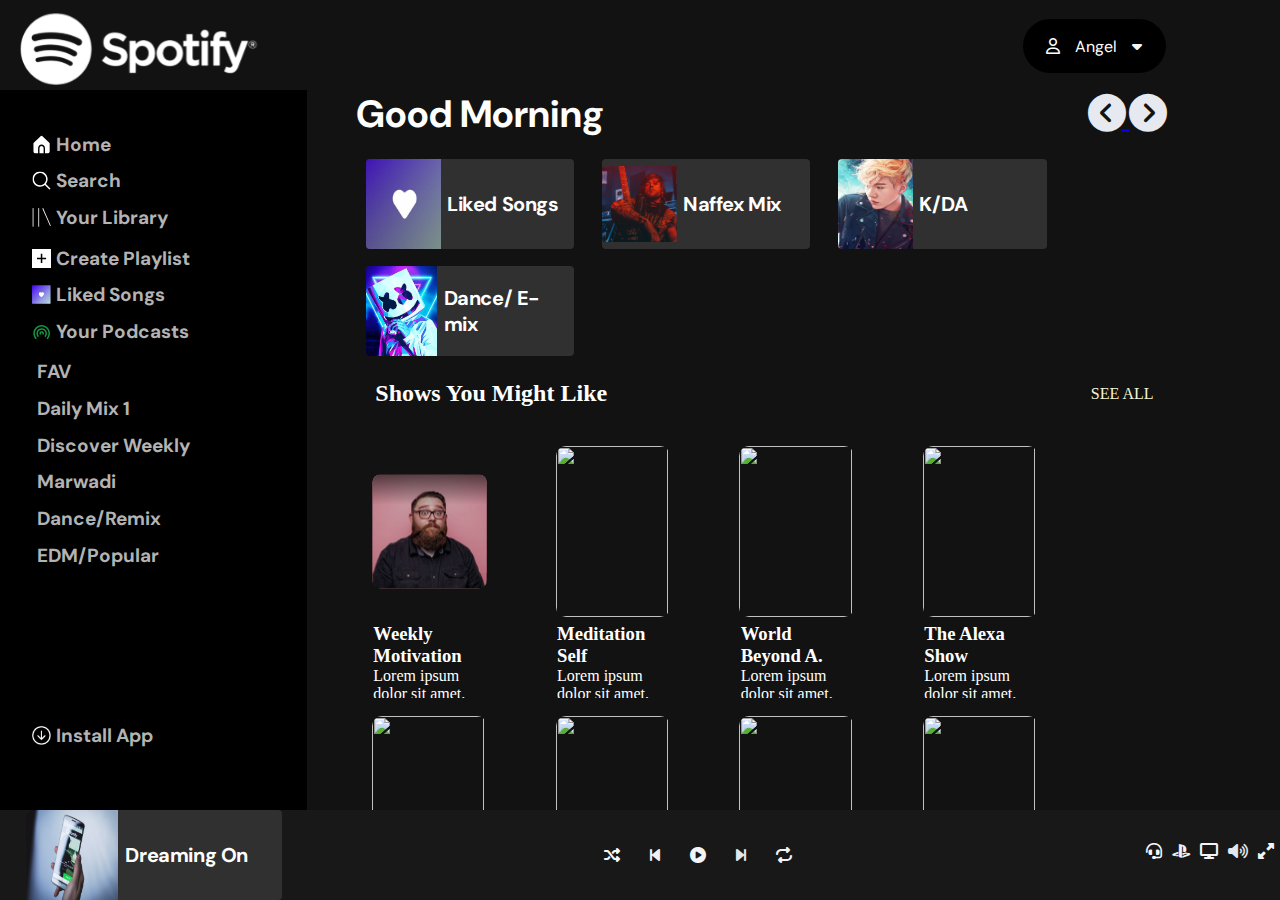
==== index.html @ fa47fec7 "raw" ====
<!DOCTYPE html>
<html lang="en">
<head>
    <meta charset="UTF-8">
    <meta name="viewport" content="width=device-width, initial-scale=1.0">
    <title>Document</title>
    <link rel="stylesheet" href="style.css">


     <link rel="stylesheet" href="https://cdnjs.cloudflare.com/ajax/libs/font-awesome/6.4.0/css/all.min.css">
    <link rel="preconnect" href="https://fonts.googleapis.com">
    <link rel="preconnect" href="https://fonts.gstatic.com" crossorigin>
    <link href="https://fonts.googleapis.com/css2?family=DM+Sans:opsz@9..40&display=swap" rel="stylesheet">

</head>
<body>

     <header>
        
        <div class="logo">
            <img style="width: 80%; height: 8vh; " src="/assets/Spotify-logo.svg" alt="">
        </div>


        <div class="profile" >

            <div class="mobile">
                <i class="fa-solid fa-bars fa-fade" style="color: #f5f7fa; width: 20px; padding-top: 15px; " ></i>
            </div>
        
            <div class="user">

                <i class="fa-regular fa-user"></i>
                <div style="font-family: DM Sans;">Angel</div>
                <i class="fa-solid fa-caret-down" style="color: #f7f7f7;"></i>
                
            </div>

        </div>
        
    </header> 

 <div class="container">
    
    <div class="sidebar" >
    
        <div class="navigation">
            <ul>
                <li>
                    <a href="#">
                        <img src="/assets/Home.svg" alt="">
                        <span>Home</span>
                    </a>
                </li>
        
                <li>
                    <a href="#">
                        <img src="/assets/search.svg" alt="">
                        <span>Search</span>
                    </a>
                </li>
        
                <li>
                    <a href="#">
                        <img src="/assets/library.svg" alt="">
                        <span>Your Library</span>
                    </a>
                </li>
            </ul>
        </div>
        
        <div class="navigation">
            <ul>
                <li>
                    <a href="#">
                        <img style="background-color: white;" src="/assets/Create-playlist.svg" alt="">
                        <span>Create Playlist</span>
                    </a>
                </li>
        
                <li>
                    <a href="#">
                        <img src="/assets/Liked-song.svg" alt="">
                        <span>Liked Songs</span>
                    </a>
                </li>
        
                <li>
                    <a href="#">
                        <img src="/assets/podcast.svg" alt="">
                        <span>Your Podcasts</span>
                    </a>
                </li>
            </ul>
        </div>
        
        
        <div class="navigation">
            <ul>
                <li>
                    <a href="#">
                        <span>FAV</span>
                    </a>
                </li>
        
                <li>
                    <a href="#">
                        <span>Daily Mix 1</span>
                    </a>
                </li>
        
                <li>
                    <a href="#">
                        <span>Discover Weekly</span>
                    </a>
                </li>
        
                <li>
                    <a href="#">
                        <span>Marwadi</span>
                    </a>
                </li>
        
                <li>
                    <a href="#">
                        <span>Dance/Remix</span>
                    </a>
                </li>
        
                <li>
                    <a href="#">
                        <span>EDM/Popular</span>
                    </a>
                </li>
        
            </ul>
        </div>
        
        
        <div class="app-install">
            <ul>
                <li>
                    <a href="#">
                        <img src="/assets/install-app.png" alt="">
                        <span>Install App</span>
                    </a>
                </li>
        
            </ul>
        </div>
     

    </div>






    <div class="items2">

    
    <div class="upper-heading">
        
        <div>Good Morning</div>

        <div class="next-back-btn" > <a href="#">
        <i class="fa-solid fa-circle-chevron-left" style="color: #e6e9ef; width: 3px; margin-right: 30px; "></i>
        
        </a>
        
        <a href="playlist.html">
            <i class="fa-solid fa-circle-chevron-right" style="color: #e6e9ef;  width: 5px;"></i>
        
        </a></div>


    </div>
    <section class="upper-container">
    
    
        <div class="upper-div-items">
            <img style="width: 36%; height: 100px;" src="/assets/liked-songs.jpg" alt="">
            <p>Liked Songs</p>
        </div>
    
    
    
    
        <div class="upper-div-items">
            <img style="width: 36%; height: 100px;" src="/assets/uper-div-2.svg" alt="">
            <p>Naffex Mix</p>
        </div>
    
    
        <div class="upper-div-items">
            <img style="width: 36%; height: 100px;" src="/assets/upper-div-3.webp" alt="">
            <p>K/DA</p>
        </div>
    
        <div class="upper-div-items">
            <img style="width: 36%; height: 100px;" src="/assets/upper-div-4.webp" alt="">
            <p>Dance/ E-mix</p>
        </div>
    
    
    </section>
    
    
    <div class="heading">

        <h2>Shows You Might Like </h2>
        <a style="text-decoration: none; color: beige;" href="#">SEE ALL</a>
    </div>
    
    <section >

        <div class="card1">
            <img src="/assets/1.svg" alt="">
                
        
            <div class="card-text">
                <h3>Weekly Motivation</h3>
                <p>Lorem ipsum dolor sit amet.</p>
            </div>
        </div>

        <div class="card1">
            <img src="https://img.freepik.com/free-photo/active-woman-with-snow-white-smile-is-dancing-pink-wall-model-orange-blouse-listening-music_197531-14248.jpg"
                alt="">
        
            <div class="card-text">
                <h3>Meditation Self</h3>
                <p>Lorem ipsum dolor sit amet.</p>
            </div>
        </div>

        <div class="card1">
            <img src="https://img.freepik.com/free-photo/active-woman-with-snow-white-smile-is-dancing-pink-wall-model-orange-blouse-listening-music_197531-14248.jpg"
                alt="">
        
            <div class="card-text">
                <h3>World Beyond A.</h3>
                <p>Lorem ipsum dolor sit amet.</p>
            </div>
        </div>

        <div class="card1">
            <img src="https://img.freepik.com/free-photo/active-woman-with-snow-white-smile-is-dancing-pink-wall-model-orange-blouse-listening-music_197531-14248.jpg"
                alt="">
        
            <div class="card-text">
                <h3>The Alexa Show</h3>
                <p>Lorem ipsum dolor sit amet.</p>
            </div>
        </div>


    </section> 
      

    <section>
    
        <div class="card1">
            <img src="https://img.freepik.com/free-photo/active-woman-with-snow-white-smile-is-dancing-pink-wall-model-orange-blouse-listening-music_197531-14248.jpg"
                alt="">
    
            <div class="card-text">
                <h3>Good Morning</h3>
                <p>System faad denge...</p>
            </div>
        </div>
    
        <div class="card1">
            <img src="https://img.freepik.com/free-photo/active-woman-with-snow-white-smile-is-dancing-pink-wall-model-orange-blouse-listening-music_197531-14248.jpg"
                alt="">
    
            <div class="card-text">
                <h3>Good Morning</h3>
                <p>System faad denge...</p>
            </div>
        </div>
    
        <div class="card1">
            <img src="https://img.freepik.com/free-photo/active-woman-with-snow-white-smile-is-dancing-pink-wall-model-orange-blouse-listening-music_197531-14248.jpg"
                alt="">
    
            <div class="card-text">
                <h3>Good Morning</h3>
                <p>System faad denge...</p>
            </div>
        </div>
    
        <div class="card1">
            <img src="https://img.freepik.com/free-photo/active-woman-with-snow-white-smile-is-dancing-pink-wall-model-orange-blouse-listening-music_197531-14248.jpg"
                alt="">
    
            <div class="card-text">
                <h3>Good Morning</h3>
                <p>System faad denge...</p>
            </div>
        </div>
    
    
    </section>



    </div>
    


 </div>

 <footer>

<div class="footer-items  footer-items1">

    <div class="upper-div-items">
        <img style="width: 36%; height: 100px;" src="/assets/upper-div-pic-2.jpg" alt="">
        <p>Dreaming On</p>
    </div>

</div>

<div class="footer-items footer-items2">

    <div class="icons">

        <div style="display: flex; justify-content: center; align-items: center; padding: 2%; ">

            <i class="fa-solid fa-shuffle" style="color: #f7f7f8; padding: 15%; width: 20px "></i>
            <i class="fa-solid fa-backward-step" style="color: #eff1f5;padding: 15%; width: 20px "></i>
            <i class="fa-solid fa-circle-play" style="color: #f3f4f7;padding: 15%; width: 20px "></i>
            <i class="fa-solid fa-forward-step" style="color: #e3e7ee;padding: 15%; width: 20px"></i>
            <i class="fa-solid fa-repeat" style="color: #f3f4f7; padding: 15%; width: 20px "></i>
        </div>
    </div>


</div>


<div class="footer-items footer-items3">

    <div class="icons">

        <div style="display: flex; justify-content: center; align-items: center; padding: 2%; ">

            <i class="fa-solid fa-headset" style="color: #f7f7f8; padding: 5%; width: 20px "></i>
            <i class="fa-brands fa-playstation" style="color: #eff1f5;padding: 5%; width: 20px "></i>
            <i class="fa-solid fa-display" style="color: #f3f4f7;padding: 5%; width: 20px "></i>
            <i class="fa-solid fa-volume-high" style="color: #e3e7ee;padding: 5%; width: 20px"></i>
            <i class="fa-solid fa-up-right-and-down-left-from-center"
                style="color: #f3f4f7; padding: 5%; width: 20px "></i>
        </div>
    </div>


</div>

 </footer>

    
</body>
</html>
---- style.css ----
*{
    padding: 0px;
    margin: 0px;
}
/* 
body{
    
} */


/* Navbar*/

header {
    width: 100%;
    height: 10vh;
    background-color:#121212;
    position: absolute;
    top: 0vh;
    box-sizing: border-box;
    overflow: hidden;
    display: flex;
    justify-content: space-between;
    padding: 1%;
}

.logo{
    width: 25%;
    height: 10vh;
    background-color: #121212;
}

.profile {
    width: 20%;
    height: 10vh;
    background-color: #121212;
    padding: 0.5%;
    box-sizing: border-box;
}

.mobile{
    display: none;
}

.user{
    display: flex;
    width: 60%;
    height: 6vh;
    background-color: black;
    justify-content: space-between;
    align-items: center;
    padding-inline: 10%;
    box-sizing: border-box;
    color: white;
    border-radius: 30px;
    
}

 


/* main container*/


.container {
    width: 100vw;
    height: 90vh;
    background-color:#121212;
    display: flex;
}




.sidebar{
   position: relative;
   top: 10vh;
   width: 20%;
   height: 80vh;
   background-color: #000000;
   padding: 2.5%;
}

.sidebar .navigation {
    width: 80%;
}

.sidebar .navigation ul {
    list-style: none;
    margin-top: 2%;
}

.sidebar .navigation ul li {
    padding: 3% 0px;
    width: 90%;

}

.sidebar .navigation ul li a {
    color: #b3b3b3;
    text-decoration: none;
    display: flex;
    align-items: center;
}

.sidebar .navigation ul li a span {
    font-family: DM Sans;
    font-weight: 700;
    font-size: 19px;
    padding-inline: 5px;
}

.sidebar .navigation ul li a img {
    width: 19px;
    height: 19px;
}

.sidebar .navigation ul li a:hover,
.sidebar .navigation ul li a:active,
.sidebar .navigation ul li a:focus {
    color: #ffffff;
}

.sidebar .navigation ul li a:hover .img,
.sidebar .navigation ul li a:active .img,
.sidebar .navigation ul li a:focus .img {
    color: #b3b3b3;
}

.sidebar .navigation ul li .img {
    font-size: 20px;
    margin-right: 10px;
}

.sidebar .navigation ul li a:hover .img:hover,
.sidebar .navigation ul li a:hover .img:active,
.sidebar .navigation ul li a:hover .img:focus {
    color: #ffffff;
}

.sidebar .app-install {
    position: absolute;
    bottom: 10vh;
    padding-bottom: 10%;
}

.sidebar .app-install ul {
    list-style: none;
}

.sidebar .app-install ul li {
    padding-bottom: 5px;
}

.sidebar .app-install ul li a {
    color: #b3b3b3;
    display: flex;
    align-items: center;
    text-decoration: none;
    font-size: 5px;
}

.sidebar .app-install ul li img {
    width: 19px;
    height: 19px;
}

.sidebar .app-install ul li a span {
    font-family: DM Sans;
    font-weight: 700;
    font-size: 19px;
    padding-inline: 5px;
}

.sidebar .app-install ul li a:hover,
.sidebar .app-install ul li a:active,
.sidebar .app-install ul li a:focus {
    text-decoration: underline;
}












.items2 {
    position: sticky;
    top: 10vh;
    width: 80%;
    height: 80vh;
    background-color:#121212;
    
}

/*Upper wale chote cards    */

.upper-heading {
    width: 80%;
    color: white;
    font-family: DM Sans;
    font-weight: 700;
    font-size: 38px;
    display: flex;
    justify-content: space-between;
    line-height: 49.48px;
    letter-spacing: +3%;
    padding-inline: 5%;
    overflow: hidden;
}

.upper-container {
    width: 80%;
    height: 20vh;
    display: grid;
    align-items: center;
    grid-template-columns: repeat(3, 1fr);
    grid-template-rows: repeat(2, 1fr);
    row-gap: 10%;
    column-gap: 4%;
    padding-top: 1%;
    padding-inline: 5%;
    box-sizing: border-box;


}

.upper-div-items {
    height: 10vh;
    display: flex;
    box-sizing: border-box;
    background-color: #303030;
    border-radius: 4px;
    align-items: center;
    overflow: hidden;


}

.upper-div-items>p {
    font-family: DM Sans;
    color: white;
    font-size: 20px;
    font-weight: 700;
    line-height: 26px;
    letter-spacing: -0.02em;
    padding: 3%;

}


/*Niche wale cards    */

.heading{
    width: 80%;
    height: 10vh;
    color: white;
    display: flex;
    align-items: center;
    justify-content: space-between;
    padding-top: 2%;
    box-sizing: border-box;
    overflow: hidden;
    margin-left: 7%;
    
}

section{
    width: 80%;
    margin: 1%;
    display: flex;
    align-items: center;
    justify-content: space-evenly;
    flex-wrap: wrap;
}

.card1{
    width: 18%;
    height: 28.85vh;
    background-color: #121212;
    color: white;
    padding-inline: 1.5%;
    padding-top: 1%;
    padding-bottom: 2%;
    box-sizing: border-box;
    overflow: hidden;
}

.card1>img{
    width: 98%;
    height: 19vh;
    border-radius: 10px;
}

.card-text{
    width: 98%;
    height: 10vh;
    padding: 1%;
    box-sizing: border-box;
}

/*
footer{
    width: 100%;
    height: 10vh;
    background-color: blueviolet;
    position: absolute;
    top: 90vh;
}

*/

footer {
    position: fixed;
    bottom: 0;
    width: 100%;
    height: 10vh;
    background-color: #181818;
    display: flex;
    align-items: center;
    justify-content: space-between;
    padding-inline: 2%;

}

.footer-items {
    background-color: #181818;;
    height: 10vh;
}

.footer-items1 {
    width: 20%;
}

.upper-div-items {
    height: 10vh;
    display: flex;
    box-sizing: border-box;
    background-color: #303030;
    border-radius: 4px;
    align-items: center;
    overflow: hidden;


}

.upper-div-items>p {
    font-family: DM Sans;
    color: white;
    font-size: 20px;
    font-weight: 700;
    line-height: 26px;
    letter-spacing: -0.02em;
    padding: 3%;

}

.footer-items2 {
    width: 60%;
    display: grid;

}

.icons {
    display: flex;
    align-items: center;
    justify-content: center;

}

.footer-items3 {
    padding: 2%;
    width: 15%;
    align-items: center;
    overflow: hidden;
    box-sizing: border-box;
    background-color: transparent;
}

.fa-solid:hover {
    box-shadow: 0px 9px 30px 0px rgba(255, 255, 255, 1);
    border-radius: 60px;
    cursor: pointer;
}


@media screen and (max-width: 750px) {
    .user {
        display: none;
    }

    .mobile{
        display: block;
        height: 6vh;
        background-color: black;
        justify-content: space-between;
        align-items: center;
        padding-inline: 10%;
        box-sizing: border-box;
        color: white;
        border-radius: 30px;
    }
    
    .next-back-btn{
        display: none;
    }

    .sidebar, .footer-items3{
        display: none;
    }

    .upper-container, .upper-heading, section {
        width: 100%;
    }

}
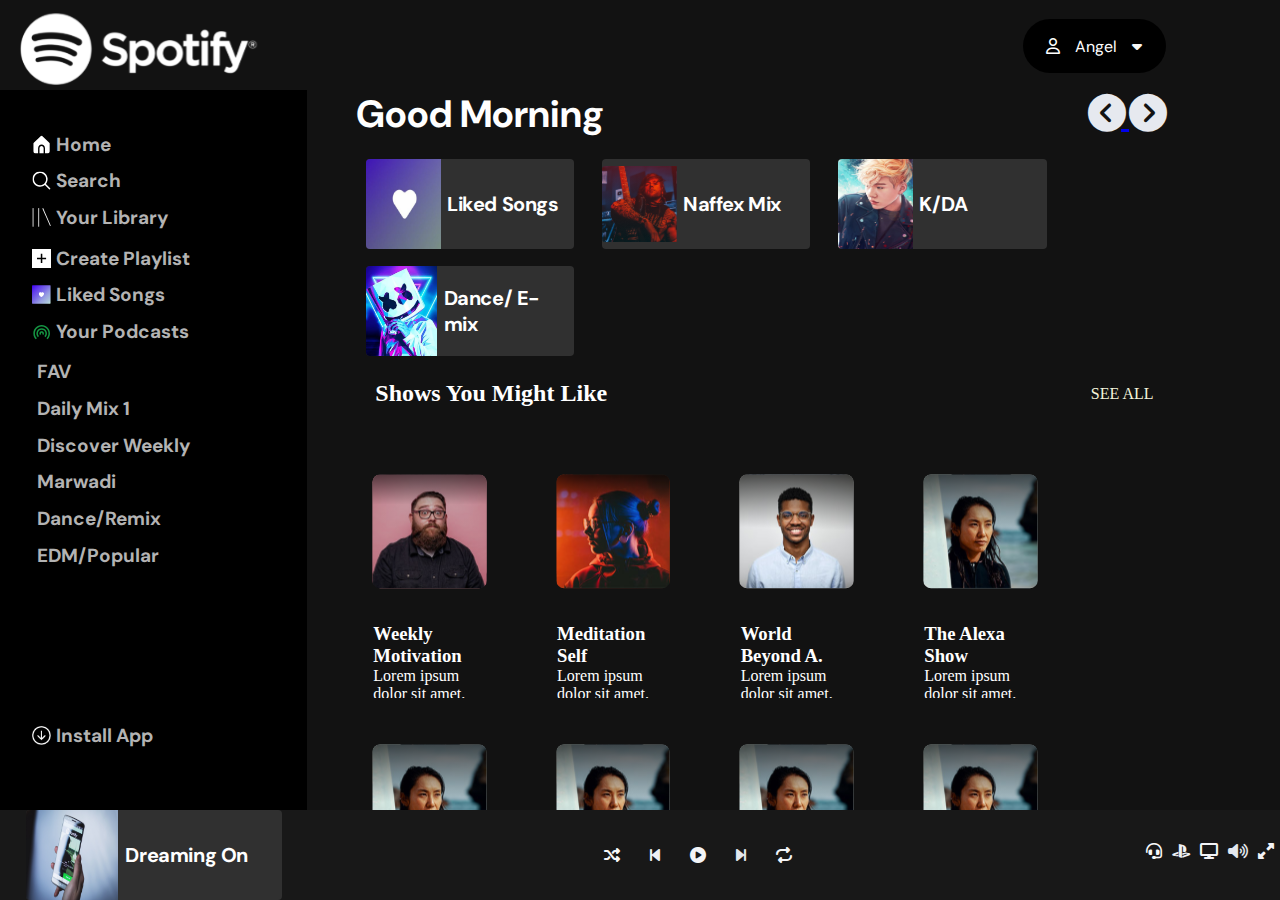
==== commit 6383eeee: "image path reset up" ====
--- a/index.html
+++ b/index.html
@@ -3,7 +3,7 @@
 <head>
     <meta charset="UTF-8">
     <meta name="viewport" content="width=device-width, initial-scale=1.0">
-    <title>Document</title>
+    <title>Spotify Clone</title>
     <link rel="stylesheet" href="style.css">
 
 
@@ -18,7 +18,7 @@
      <header>
         
         <div class="logo">
-            <img style="width: 80%; height: 8vh; " src="/assets/Spotify-logo.svg" alt="">
+            <img style="width: 80%; height: 8vh; " src="./assets/Spotify-logo.svg" alt="">
         </div>
 
 
@@ -48,21 +48,21 @@
             <ul>
                 <li>
                     <a href="#">
-                        <img src="/assets/Home.svg" alt="">
+                        <img src="./assets/Home.svg" alt="">
                         <span>Home</span>
                     </a>
                 </li>
         
                 <li>
                     <a href="#">
-                        <img src="/assets/search.svg" alt="">
+                        <img src="./assets/search.svg" alt="">
                         <span>Search</span>
                     </a>
                 </li>
         
                 <li>
                     <a href="#">
-                        <img src="/assets/library.svg" alt="">
+                        <img src="./assets/library.svg" alt="">
                         <span>Your Library</span>
                     </a>
                 </li>
@@ -80,14 +80,14 @@
         
                 <li>
                     <a href="#">
-                        <img src="/assets/Liked-song.svg" alt="">
+                        <img src="./assets/Liked-song.svg" alt="">
                         <span>Liked Songs</span>
                     </a>
                 </li>
         
                 <li>
                     <a href="#">
-                        <img src="/assets/podcast.svg" alt="">
+                        <img src="./assets/podcast.svg" alt="">
                         <span>Your Podcasts</span>
                     </a>
                 </li>
@@ -141,7 +141,7 @@
             <ul>
                 <li>
                     <a href="#">
-                        <img src="/assets/install-app.png" alt="">
+                        <img src="./assets/install-app.png" alt="">
                         <span>Install App</span>
                     </a>
                 </li>
@@ -180,7 +180,7 @@
     
     
         <div class="upper-div-items">
-            <img style="width: 36%; height: 100px;" src="/assets/liked-songs.jpg" alt="">
+            <img style="width: 36%; height: 100px;" src="./assets/liked-songs.jpg" alt="">
             <p>Liked Songs</p>
         </div>
     
@@ -188,18 +188,18 @@
     
     
         <div class="upper-div-items">
-            <img style="width: 36%; height: 100px;" src="/assets/uper-div-2.svg" alt="">
+            <img style="width: 36%; height: 100px;" src="./assets/uper-div-2.svg" alt="">
             <p>Naffex Mix</p>
         </div>
     
     
         <div class="upper-div-items">
-            <img style="width: 36%; height: 100px;" src="/assets/upper-div-3.webp" alt="">
+            <img style="width: 36%; height: 100px;" src="./assets/upper-div-3.webp" alt="">
             <p>K/DA</p>
         </div>
     
         <div class="upper-div-items">
-            <img style="width: 36%; height: 100px;" src="/assets/upper-div-4.webp" alt="">
+            <img style="width: 36%; height: 100px;" src="./assets/upper-div-4.webp" alt="">
             <p>Dance/ E-mix</p>
         </div>
     
@@ -216,7 +216,7 @@
     <section >
 
         <div class="card1">
-            <img src="/assets/1.svg" alt="">
+            <img src="./assets/1.svg" alt="">
                 
         
             <div class="card-text">
@@ -226,8 +226,7 @@
         </div>
 
         <div class="card1">
-            <img src="https://img.freepik.com/free-photo/active-woman-with-snow-white-smile-is-dancing-pink-wall-model-orange-blouse-listening-music_197531-14248.jpg"
-                alt="">
+            <img src="./assets/2.svg" alt="">
         
             <div class="card-text">
                 <h3>Meditation Self</h3>
@@ -236,8 +235,7 @@
         </div>
 
         <div class="card1">
-            <img src="https://img.freepik.com/free-photo/active-woman-with-snow-white-smile-is-dancing-pink-wall-model-orange-blouse-listening-music_197531-14248.jpg"
-                alt="">
+            <img src="./assets/3.svg" alt="">
         
             <div class="card-text">
                 <h3>World Beyond A.</h3>
@@ -246,8 +244,7 @@
         </div>
 
         <div class="card1">
-            <img src="https://img.freepik.com/free-photo/active-woman-with-snow-white-smile-is-dancing-pink-wall-model-orange-blouse-listening-music_197531-14248.jpg"
-                alt="">
+            <img src="./assets/4.svg" alt="">
         
             <div class="card-text">
                 <h3>The Alexa Show</h3>
@@ -262,8 +259,7 @@
     <section>
     
         <div class="card1">
-            <img src="https://img.freepik.com/free-photo/active-woman-with-snow-white-smile-is-dancing-pink-wall-model-orange-blouse-listening-music_197531-14248.jpg"
-                alt="">
+              <img src="./assets/4.svg" alt="">
     
             <div class="card-text">
                 <h3>Good Morning</h3>
@@ -272,8 +268,7 @@
         </div>
     
         <div class="card1">
-            <img src="https://img.freepik.com/free-photo/active-woman-with-snow-white-smile-is-dancing-pink-wall-model-orange-blouse-listening-music_197531-14248.jpg"
-                alt="">
+            <img src="./assets/4.svg" alt="">
     
             <div class="card-text">
                 <h3>Good Morning</h3>
@@ -282,8 +277,7 @@
         </div>
     
         <div class="card1">
-            <img src="https://img.freepik.com/free-photo/active-woman-with-snow-white-smile-is-dancing-pink-wall-model-orange-blouse-listening-music_197531-14248.jpg"
-                alt="">
+            <img src="./assets/4.svg" alt="">
     
             <div class="card-text">
                 <h3>Good Morning</h3>
@@ -292,8 +286,7 @@
         </div>
     
         <div class="card1">
-            <img src="https://img.freepik.com/free-photo/active-woman-with-snow-white-smile-is-dancing-pink-wall-model-orange-blouse-listening-music_197531-14248.jpg"
-                alt="">
+            <img src="./assets/4.svg" alt="">
     
             <div class="card-text">
                 <h3>Good Morning</h3>
@@ -317,7 +310,7 @@
 <div class="footer-items  footer-items1">
 
     <div class="upper-div-items">
-        <img style="width: 36%; height: 100px;" src="/assets/upper-div-pic-2.jpg" alt="">
+        <img style="width: 36%; height: 100px;" src="./assets/upper-div-pic-2.jpg" alt="">
         <p>Dreaming On</p>
     </div>
 
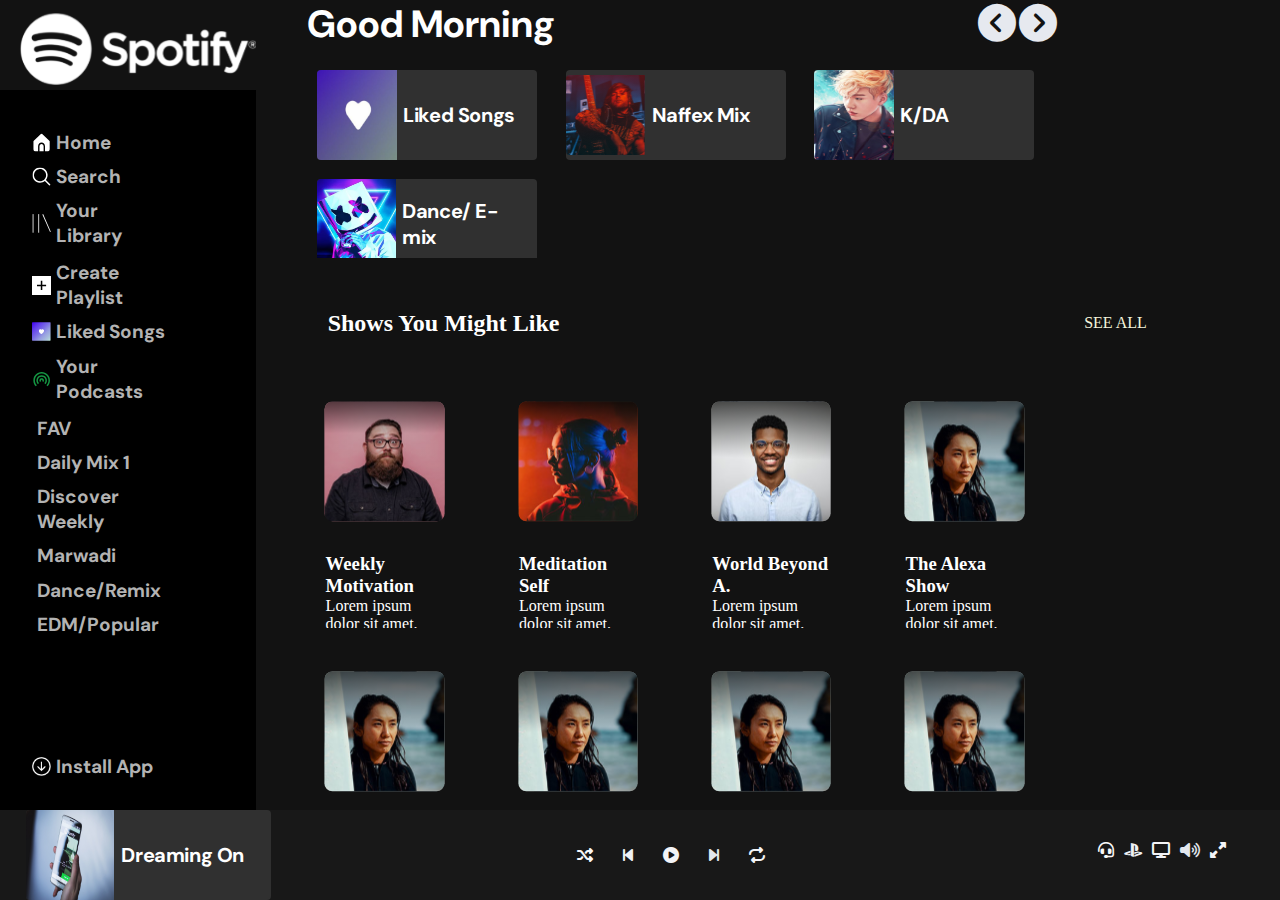
==== commit d791c50d: "path set up" ====
--- a/index.html
+++ b/index.html
@@ -73,7 +73,7 @@
             <ul>
                 <li>
                     <a href="#">
-                        <img style="background-color: white;" src="/assets/Create-playlist.svg" alt="">
+                        <img style="background-color: white;" src="./assets/Create-playlist.svg" alt="">
                         <span>Create Playlist</span>
                     </a>
                 </li>
--- a/style.css
+++ b/style.css
@@ -1,6 +1,7 @@
 *{
     padding: 0px;
     margin: 0px;
+   
 }
 /* 
 body{
@@ -75,9 +76,11 @@
    position: relative;
    top: 10vh;
    width: 20%;
-   height: 80vh;
+   height: 90vh;
    background-color: #000000;
    padding: 2.5%;
+   box-sizing: border-box;
+   overflow: hidden;
 }
 
 .sidebar .navigation {
@@ -192,7 +195,7 @@
     position: sticky;
     top: 10vh;
     width: 80%;
-    height: 80vh;
+    height: 95vh;
     background-color:#121212;
     
 }
@@ -211,11 +214,17 @@
     letter-spacing: +3%;
     padding-inline: 5%;
     overflow: hidden;
+    box-sizing: border-box;
+    
+    
+}
+.next-back-btn>a{
+   text-decoration: none;
 }
 
 .upper-container {
     width: 80%;
-    height: 20vh;
+    height: 22vh;
     display: grid;
     align-items: center;
     grid-template-columns: repeat(3, 1fr);
@@ -225,6 +234,7 @@
     padding-top: 1%;
     padding-inline: 5%;
     box-sizing: border-box;
+    overflow: hidden;
 
 
 }
@@ -249,6 +259,8 @@
     line-height: 26px;
     letter-spacing: -0.02em;
     padding: 3%;
+    box-sizing: border-box;
+    overflow: hidden;
 
 }
 
@@ -324,6 +336,8 @@
     align-items: center;
     justify-content: space-between;
     padding-inline: 2%;
+    box-sizing: border-box;
+    overflow: hidden;
 
 }
 
@@ -356,6 +370,8 @@
     line-height: 26px;
     letter-spacing: -0.02em;
     padding: 3%;
+    box-sizing: border-box;
+    overflow: hidden;
 
 }
 
@@ -379,6 +395,8 @@
     overflow: hidden;
     box-sizing: border-box;
     background-color: transparent;
+    box-sizing: border-box;
+    overflow: hidden;
 }
 
 .fa-solid:hover {
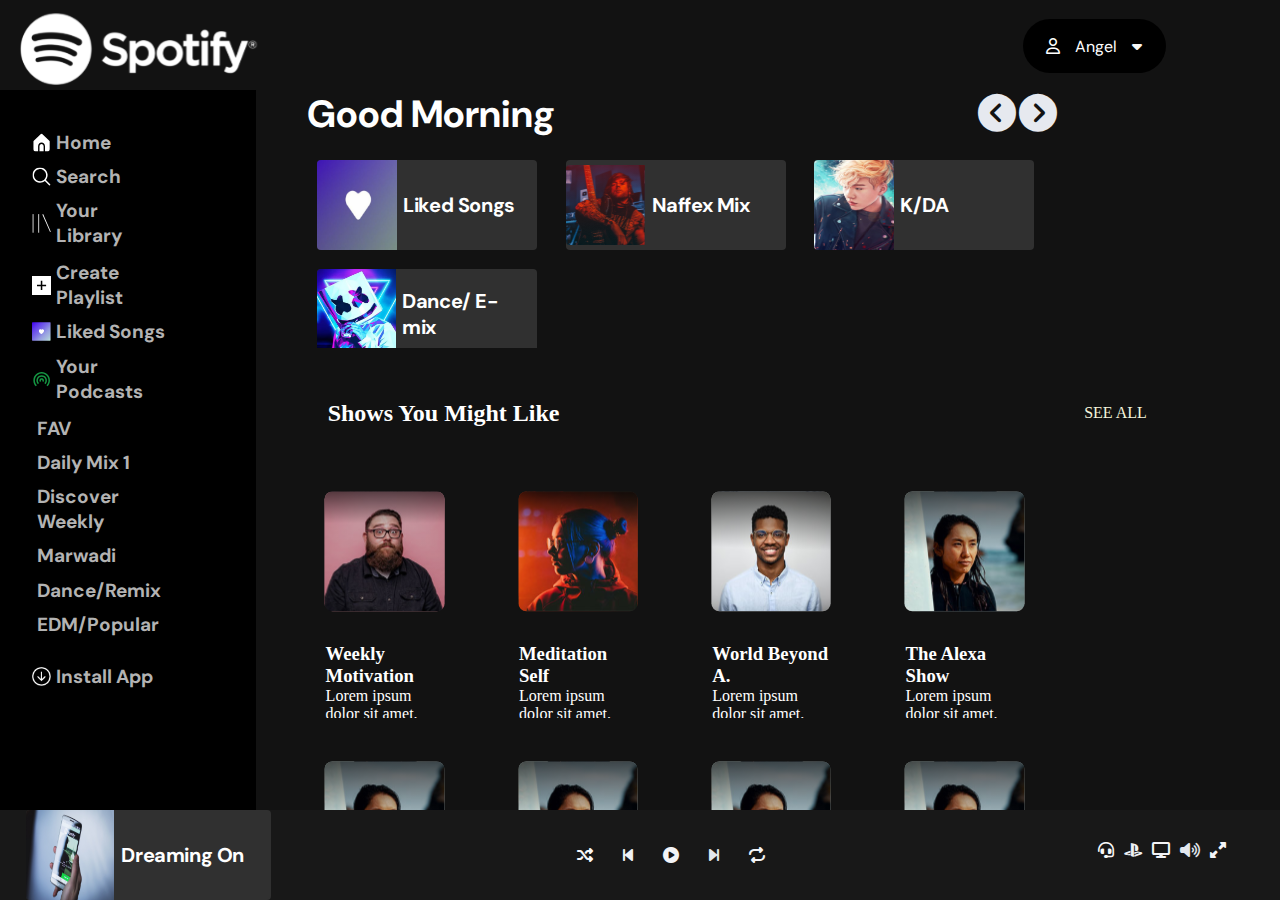
==== commit 614d7519: "final" ====
--- a/index.html
+++ b/index.html
@@ -15,6 +15,8 @@
 </head>
 <body>
 
+    <main>
+
      <header>
         
         <div class="logo">
@@ -354,6 +356,7 @@
 
  </footer>
 
+</main>
     
 </body>
 </html>--- a/style.css
+++ b/style.css
@@ -3,13 +3,12 @@
     margin: 0px;
    
 }
-/* 
-body{
-    
-} */
-
-
-/* Navbar*/
+
+main{
+    width: 100%;
+    height: 100vh;
+    background-color: #121212;
+}
 
 header {
     width: 100%;
@@ -76,7 +75,7 @@
    position: relative;
    top: 10vh;
    width: 20%;
-   height: 90vh;
+   height: 80vh;
    background-color: #000000;
    padding: 2.5%;
    box-sizing: border-box;
@@ -180,7 +179,11 @@
     text-decoration: underline;
 }
 
-
+.app-install{
+    padding-top: 10%;
+    display: flex;
+    justify-content: end;
+}
 
 
 
@@ -195,7 +198,7 @@
     position: sticky;
     top: 10vh;
     width: 80%;
-    height: 95vh;
+    height: 80vh;
     background-color:#121212;
     
 }
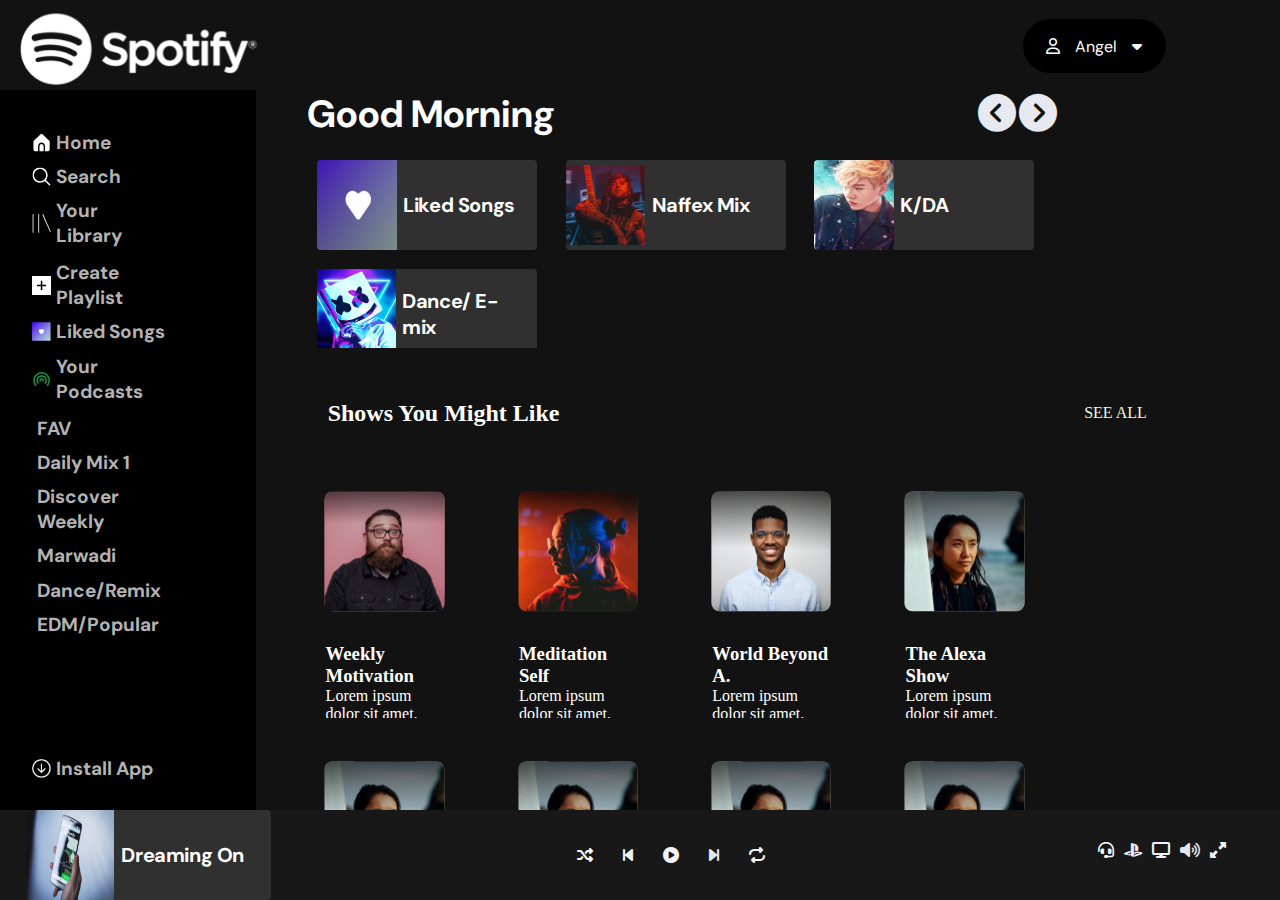
==== commit 718e3ed9: "Update index.html" ====
--- a/index.html
+++ b/index.html
@@ -16,7 +16,7 @@
 <body>
 
     <main>
-
+    <!-- Navbar-->
      <header>
         
         <div class="logo">
@@ -359,4 +359,4 @@
 </main>
     
 </body>
-</html>+</html>
--- a/style.css
+++ b/style.css
@@ -1,10 +1,10 @@
-*{
+* {
     padding: 0px;
     margin: 0px;
-   
-}
-
-main{
+
+}
+
+main {
     width: 100%;
     height: 100vh;
     background-color: #121212;
@@ -13,7 +13,7 @@
 header {
     width: 100%;
     height: 10vh;
-    background-color:#121212;
+    background-color: #121212;
     position: absolute;
     top: 0vh;
     box-sizing: border-box;
@@ -23,7 +23,7 @@
     padding: 1%;
 }
 
-.logo{
+.logo {
     width: 25%;
     height: 10vh;
     background-color: #121212;
@@ -37,11 +37,11 @@
     box-sizing: border-box;
 }
 
-.mobile{
+.mobile {
     display: none;
 }
 
-.user{
+.user {
     display: flex;
     width: 60%;
     height: 6vh;
@@ -52,10 +52,10 @@
     box-sizing: border-box;
     color: white;
     border-radius: 30px;
-    
-}
-
- 
+
+}
+
+
 
 
 /* main container*/
@@ -64,22 +64,22 @@
 .container {
     width: 100vw;
     height: 90vh;
-    background-color:#121212;
-    display: flex;
-}
-
-
-
-
-.sidebar{
-   position: relative;
-   top: 10vh;
-   width: 20%;
-   height: 80vh;
-   background-color: #000000;
-   padding: 2.5%;
-   box-sizing: border-box;
-   overflow: hidden;
+    background-color: #121212;
+    display: flex;
+}
+
+
+
+
+.sidebar {
+    position: relative;
+    top: 10vh;
+    width: 20%;
+    height: 80vh;
+    background-color: #000000;
+    padding: 2.5%;
+    box-sizing: border-box;
+    overflow: hidden;
 }
 
 .sidebar .navigation {
@@ -141,8 +141,9 @@
 
 .sidebar .app-install {
     position: absolute;
-    bottom: 10vh;
-    padding-bottom: 10%;
+    top: 74vh;
+    /* bottom: 10vh; */
+    /* padding-bottom: 10%; */
 }
 
 .sidebar .app-install ul {
@@ -179,11 +180,6 @@
     text-decoration: underline;
 }
 
-.app-install{
-    padding-top: 10%;
-    display: flex;
-    justify-content: end;
-}
 
 
 
@@ -199,8 +195,8 @@
     top: 10vh;
     width: 80%;
     height: 80vh;
-    background-color:#121212;
-    
+    background-color: #121212;
+
 }
 
 /*Upper wale chote cards    */
@@ -218,11 +214,12 @@
     padding-inline: 5%;
     overflow: hidden;
     box-sizing: border-box;
-    
-    
-}
-.next-back-btn>a{
-   text-decoration: none;
+
+
+}
+
+.next-back-btn>a {
+    text-decoration: none;
 }
 
 .upper-container {
@@ -270,7 +267,7 @@
 
 /*Niche wale cards    */
 
-.heading{
+.heading {
     width: 80%;
     height: 10vh;
     color: white;
@@ -281,10 +278,10 @@
     box-sizing: border-box;
     overflow: hidden;
     margin-left: 7%;
-    
-}
-
-section{
+
+}
+
+section {
     width: 80%;
     margin: 1%;
     display: flex;
@@ -293,7 +290,7 @@
     flex-wrap: wrap;
 }
 
-.card1{
+.card1 {
     width: 18%;
     height: 28.85vh;
     background-color: #121212;
@@ -305,13 +302,13 @@
     overflow: hidden;
 }
 
-.card1>img{
+.card1>img {
     width: 98%;
     height: 19vh;
     border-radius: 10px;
 }
 
-.card-text{
+.card-text {
     width: 98%;
     height: 10vh;
     padding: 1%;
@@ -345,7 +342,8 @@
 }
 
 .footer-items {
-    background-color: #181818;;
+    background-color: #181818;
+    ;
     height: 10vh;
 }
 
@@ -414,7 +412,7 @@
         display: none;
     }
 
-    .mobile{
+    .mobile {
         display: block;
         height: 6vh;
         background-color: black;
@@ -425,16 +423,19 @@
         color: white;
         border-radius: 30px;
     }
-    
-    .next-back-btn{
+
+    .next-back-btn {
         display: none;
     }
 
-    .sidebar, .footer-items3{
+    .sidebar,
+    .footer-items3 {
         display: none;
     }
 
-    .upper-container, .upper-heading, section {
+    .upper-container,
+    .upper-heading,
+    section {
         width: 100%;
     }
 
